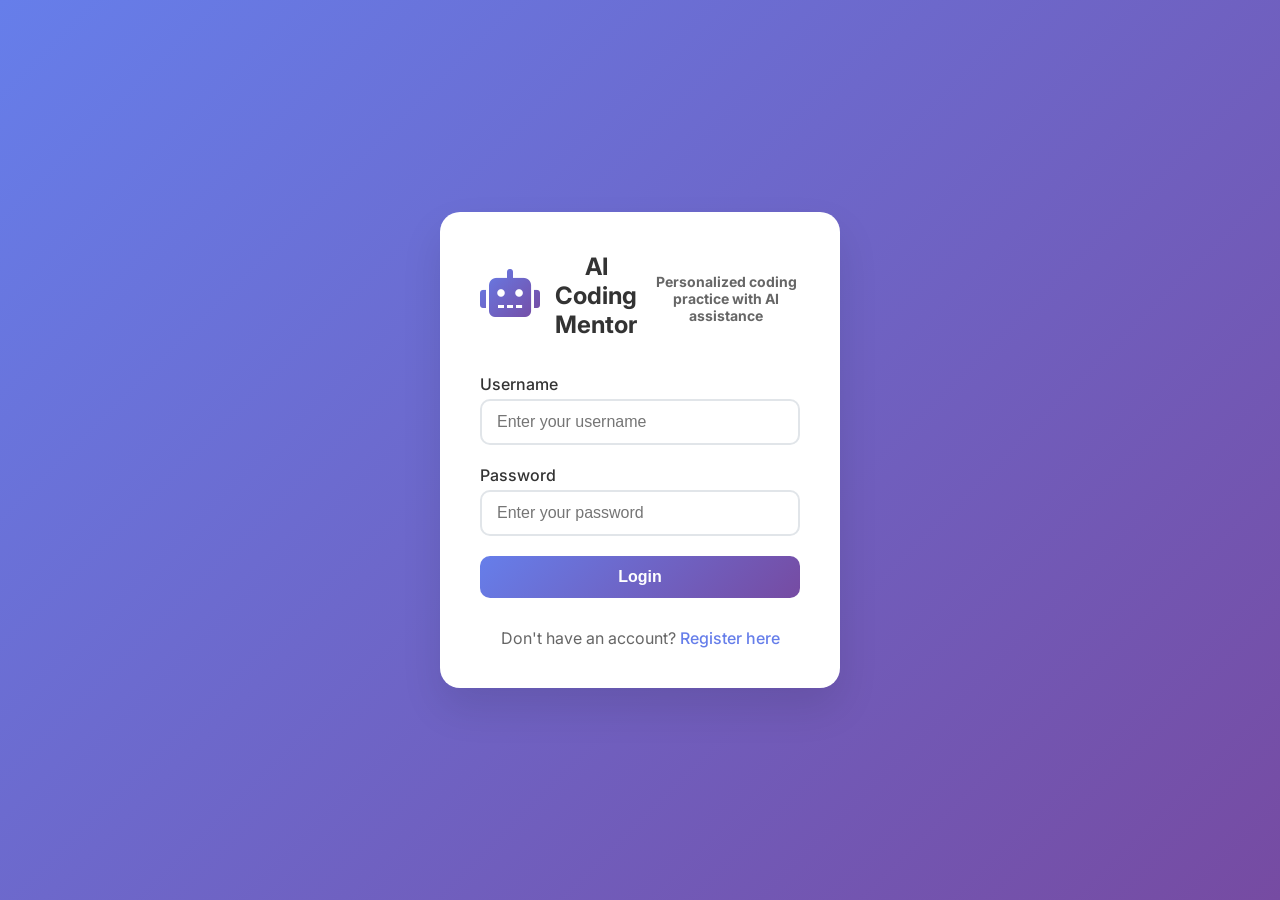
==== templates/login.html @ b853167d "new" ====
<!DOCTYPE html>
<html lang="en">
<head>
    <meta charset="UTF-8">
    <meta name="viewport" content="width=device-width, initial-scale=1.0">
    <title>AI Coding Practice Mentor - Login</title>
    <link rel="stylesheet" href="/static/css/style.css">
    <link href="https://cdnjs.cloudflare.com/ajax/libs/font-awesome/6.0.0/css/all.min.css" rel="stylesheet">
    <link href="https://fonts.googleapis.com/css2?family=Inter:wght@300;400;500;600;700&display=swap" rel="stylesheet">
    <style>
        .login-container {
            display: flex;
            justify-content: center;
            align-items: center;
            height: 100vh;
            background: linear-gradient(135deg, #667eea 0%, #764ba2 100%);
        }

        .login-card {
            background: white;
            border-radius: 20px;
            box-shadow: 0 20px 40px rgba(0,0,0,0.1);
            padding: 40px;
            width: 100%;
            max-width: 400px;
            text-align: center;
        }

        .logo {
            margin-bottom: 30px;
        }

        .logo i {
            font-size: 48px;
            color: #667eea;
            margin-bottom: 10px;
        }

        .logo h1 {
            font-size: 24px;
            color: #333;
            margin-bottom: 5px;
        }

        .logo p {
            color: #666;
            font-size: 14px;
        }

        .form-group {
            margin-bottom: 20px;
            text-align: left;
        }

        .form-group label {
            display: block;
            margin-bottom: 5px;
            color: #333;
            font-weight: 500;
        }

        .form-group input {
            width: 100%;
            padding: 12px 15px;
            border: 2px solid #e1e5e9;
            border-radius: 10px;
            font-size: 16px;
            transition: border-color 0.3s;
        }

        .form-group input:focus {
            outline: none;
            border-color: #667eea;
        }

        .btn {
            width: 100%;
            padding: 12px;
            border: none;
            border-radius: 10px;
            font-size: 16px;
            font-weight: 600;
            cursor: pointer;
            transition: all 0.3s;
            margin-bottom: 10px;
        }

        .btn-primary {
            background: linear-gradient(135deg, #667eea, #764ba2);
            color: white;
        }

        .btn-primary:hover {
            transform: translateY(-2px);
            box-shadow: 0 5px 15px rgba(102, 126, 234, 0.4);
        }

        .btn-secondary {
            background: #f7f9fc;
            color: #666;
        }

        .btn-secondary:hover {
            background: #e1e5e9;
        }

        .toggle-form {
            margin-top: 20px;
            color: #666;
        }

        .toggle-form a {
            color: #667eea;
            text-decoration: none;
            font-weight: 500;
        }

        .toggle-form a:hover {
            text-decoration: underline;
        }

        .error-message {
            background: #fee;
            color: #c33;
            padding: 10px;
            border-radius: 5px;
            margin-bottom: 20px;
            display: none;
        }

        .register-fields {
            display: none;
        }

        .login-fields {
            display: block;
        }
    </style>
</head>
<body>
    <div class="login-container">
        <div class="login-card">
            <div class="logo">
                <i class="fas fa-robot"></i>
                <h1>AI Coding Mentor</h1>
                <p>Personalized coding practice with AI assistance</p>
            </div>

            <div id="errorMessage" class="error-message"></div>

            <!-- Login Form -->
            <div id="loginForm" class="form-section login-fields">
                <div class="form-group">
                    <label for="loginUsername">Username</label>
                    <input type="text" id="loginUsername" placeholder="Enter your username" required>
                </div>

                <div class="form-group">
                    <label for="loginPassword">Password</label>
                    <input type="password" id="loginPassword" placeholder="Enter your password" required>
                </div>

                <button class="btn btn-primary" onclick="login()">Login</button>
            </div>

            <!-- Register Form -->
            <div id="registerForm" class="form-section register-fields">
                <div class="form-group">
                    <label for="registerName">Full Name</label>
                    <input type="text" id="registerName" placeholder="Enter your full name" required>
                </div>

                <div class="form-group">
                    <label for="registerUsername">Username</label>
                    <input type="text" id="registerUsername" placeholder="Choose a username" required>
                </div>

                <div class="form-group">
                    <label for="registerEmail">Email</label>
                    <input type="email" id="registerEmail" placeholder="Enter your email" required>
                </div>

                <div class="form-group">
                    <label for="registerPassword">Password</label>
                    <input type="password" id="registerPassword" placeholder="Choose a password (min 6 characters)" required>
                </div>

                <button class="btn btn-primary" onclick="register()">Register</button>
            </div>

            <div class="toggle-form">
                <span id="toggleText">Don't have an account? <a href="#" onclick="toggleForm()">Register here</a></span>
            </div>
        </div>
    </div>

    <script>
        let isLoginMode = true;

        function toggleForm() {
            isLoginMode = !isLoginMode;
            const loginForm = document.getElementById('loginForm');
            const registerForm = document.getElementById('registerForm');
            const toggleText = document.getElementById('toggleText');

            if (isLoginMode) {
                loginForm.style.display = 'block';
                registerForm.style.display = 'none';
                toggleText.innerHTML = "Don't have an account? <a href='#' onclick='toggleForm()'>Register here</a>";
            } else {
                loginForm.style.display = 'none';
                registerForm.style.display = 'block';
                toggleText.innerHTML = "Already have an account? <a href='#' onclick='toggleForm()'>Login here</a>";
            }
        }

        async function login() {
            const username = document.getElementById('loginUsername').value;
            const password = document.getElementById('loginPassword').value;

            if (!username || !password) {
                showError('Please fill in all fields');
                return;
            }

            try {
                const response = await fetch('/api/login', {
                    method: 'POST',
                    headers: { 'Content-Type': 'application/json' },
                    body: JSON.stringify({ username, password })
                });

                const data = await response.json();

                if (data.success) {
                    // Redirect to dashboard
                    window.location.href = '/dashboard';
                } else {
                    showError(data.error || 'Login failed');
                }
            } catch (error) {
                showError('Network error. Please try again.');
            }
        }

        async function register() {
            const name = document.getElementById('registerName').value;
            const username = document.getElementById('registerUsername').value;
            const email = document.getElementById('registerEmail').value;
            const password = document.getElementById('registerPassword').value;

            if (!name || !username || !email || !password) {
                showError('Please fill in all fields');
                return;
            }

            if (password.length < 6) {
                showError('Password must be at least 6 characters');
                return;
            }

            try {
                const response = await fetch('/api/register', {
                    method: 'POST',
                    headers: { 'Content-Type': 'application/json' },
                    body: JSON.stringify({ name, username, email, password })
                });

                const data = await response.json();

                if (data.success) {
                    showError('Registration successful! Please login.', 'success');
                    setTimeout(() => toggleForm(), 2000);
                } else {
                    showError(data.error || 'Registration failed');
                }
            } catch (error) {
                showError('Network error. Please try again.');
            }
        }

        function showError(message, type = 'error') {
            const errorDiv = document.getElementById('errorMessage');
            errorDiv.textContent = message;
            errorDiv.style.display = 'block';
            errorDiv.style.background = type === 'success' ? '#efe' : '#fee';
            errorDiv.style.color = type === 'success' ? '#363' : '#c33';

            setTimeout(() => {
                errorDiv.style.display = 'none';
            }, 5000);
        }

        // Handle Enter key
        document.addEventListener('keypress', function(e) {
            if (e.key === 'Enter') {
                if (isLoginMode) {
                    login();
                } else {
                    register();
                }
            }
        });
    </script>
</body>
</html>
---- static/css/style.css ----
* {
    margin: 0;
    padding: 0;
    box-sizing: border-box;
}

body {
    font-family: 'Inter', sans-serif;
    background: linear-gradient(135deg, #667eea 0%, #764ba2 100%);
    color: #333;
    overflow: hidden;
    position: relative;
}

body::before {
    content: '';
    position: fixed;
    top: 0;
    left: 0;
    width: 100%;
    height: 100%;
    background: url('data:image/svg+xml,<svg xmlns="http://www.w3.org/2000/svg" viewBox="0 0 100 100"><defs><pattern id="grain" width="100" height="100" patternUnits="userSpaceOnUse"><circle cx="25" cy="25" r="1" fill="%23ffffff" opacity="0.03"/><circle cx="75" cy="75" r="1" fill="%23ffffff" opacity="0.03"/><circle cx="50" cy="10" r="0.5" fill="%23ffffff" opacity="0.02"/><circle cx="10" cy="50" r="0.5" fill="%23ffffff" opacity="0.02"/><circle cx="90" cy="30" r="0.5" fill="%23ffffff" opacity="0.02"/></pattern></defs><rect width="100" height="100" fill="url(%23grain)"/></svg>');
    pointer-events: none;
    z-index: -1;
}

.app-container {
    display: flex;
    height: 100vh;
    overflow: hidden;
    backdrop-filter: blur(10px);
}

/* Enhanced Sidebar Styles */
.sidebar {
    width: 300px;
    background: rgba(255, 255, 255, 0.95);
    backdrop-filter: blur(20px);
    box-shadow: 2px 0 20px rgba(0,0,0,0.1), inset 0 1px 0 rgba(255,255,255,0.1);
    display: flex;
    flex-direction: column;
    padding: 30px 20px;
    overflow-y: auto;
    border-right: 1px solid rgba(255,255,255,0.2);
    position: relative;
}

.sidebar::before {
    content: '';
    position: absolute;
    top: 0;
    left: 0;
    right: 0;
    height: 100px;
    background: linear-gradient(135deg, rgba(102, 126, 234, 0.1), rgba(118, 75, 162, 0.1));
    border-radius: 0 0 50px 50px;
}

.logo {
    display: flex;
    align-items: center;
    gap: 12px;
    font-size: 26px;
    font-weight: 700;
    color: #667eea;
    margin-bottom: 40px;
    position: relative;
    z-index: 1;
}

.logo i {
    font-size: 32px;
    background: linear-gradient(135deg, #667eea, #764ba2);
    -webkit-background-clip: text;
    -webkit-text-fill-color: transparent;
    background-clip: text;
}

.student-info {
    display: flex;
    align-items: center;
    gap: 15px;
    padding: 20px;
    background: linear-gradient(135deg, rgba(255,255,255,0.9), rgba(255,255,255,0.7));
    border-radius: 16px;
    margin-bottom: 30px;
    box-shadow: 0 4px 15px rgba(0,0,0,0.1);
    border: 1px solid rgba(255,255,255,0.3);
    position: relative;
    z-index: 1;
    transition: transform 0.3s ease, box-shadow 0.3s ease;
}

.student-info:hover {
    transform: translateY(-2px);
    box-shadow: 0 8px 25px rgba(0,0,0,0.15);
}

.avatar {
    width: 55px;
    height: 55px;
    background: linear-gradient(135deg, #667eea, #764ba2);
    border-radius: 50%;
    display: flex;
    align-items: center;
    justify-content: center;
    color: white;
    font-size: 26px;
    box-shadow: 0 4px 15px rgba(102, 126, 234, 0.3);
}

.info h3 {
    font-size: 18px;
    margin-bottom: 5px;
    font-weight: 600;
}

.info p {
    font-size: 13px;
    color: #666;
    background: rgba(102, 126, 234, 0.1);
    padding: 2px 8px;
    border-radius: 10px;
    display: inline-block;
}

.nav-menu {
    flex: 1;
    display: flex;
    flex-direction: column;
    gap: 8px;
    position: relative;
    z-index: 1;
}

.nav-item {
    display: flex;
    align-items: center;
    gap: 14px;
    padding: 14px 18px;
    color: #666;
    text-decoration: none;
    border-radius: 12px;
    transition: all 0.3s cubic-bezier(0.4, 0, 0.2, 1);
    position: relative;
    overflow: hidden;
}

.nav-item::before {
    content: '';
    position: absolute;
    top: 0;
    left: -100%;
    width: 100%;
    height: 100%;
    background: linear-gradient(90deg, transparent, rgba(102, 126, 234, 0.1), transparent);
    transition: left 0.5s;
}

.nav-item:hover::before {
    left: 100%;
}

.nav-item:hover {
    background: rgba(102, 126, 234, 0.1);
    color: #667eea;
    transform: translateX(4px);
}

.nav-item.active {
    background: linear-gradient(135deg, #667eea, #764ba2);
    color: white;
    box-shadow: 0 4px 15px rgba(102, 126, 234, 0.4);
    transform: translateX(4px);
}

.nav-item.active::before {
    display: none;
}

.nav-item i {
    width: 20px;
    font-size: 18px;
}

.new-challenge-btn {
    margin-top: 20px;
    padding: 14px 20px;
    background: linear-gradient(135deg, #667eea, #764ba2);
    color: white;
    border: none;
    border-radius: 12px;
    cursor: pointer;
    font-size: 15px;
    font-weight: 600;
    display: flex;
    align-items: center;
    justify-content: center;
    gap: 10px;
    transition: all 0.3s cubic-bezier(0.4, 0, 0.2, 1);
    box-shadow: 0 4px 15px rgba(102, 126, 234, 0.4);
    position: relative;
    z-index: 1;
    overflow: hidden;
}

.new-challenge-btn::before {
    content: '';
    position: absolute;
    top: 0;
    left: -100%;
    width: 100%;
    height: 100%;
    background: linear-gradient(90deg, transparent, rgba(255,255,255,0.2), transparent);
    transition: left 0.5s;
}

.new-challenge-btn:hover::before {
    left: 100%;
}

.new-challenge-btn:hover {
    transform: translateY(-3px);
    box-shadow: 0 8px 25px rgba(102, 126, 234, 0.6);
}

.new-challenge-btn:active {
    transform: translateY(-1px);
}

/* Enhanced Main Content Styles */
.main-content {
    flex: 1;
    overflow-y: auto;
    padding: 30px;
    background: rgba(255, 255, 255, 0.05);
    backdrop-filter: blur(10px);
}

.tab-content {
    display: none;
    animation: slideIn 0.4s cubic-bezier(0.4, 0, 0.2, 1);
}

.tab-content.active {
    display: block;
}

@keyframes slideIn {
    from {
        opacity: 0;
        transform: translateY(20px) scale(0.98);
    }
    to {
        opacity: 1;
        transform: translateY(0) scale(1);
    }
}

@keyframes fadeIn {
    from {
        opacity: 0;
        transform: translateY(10px);
    }
    to {
        opacity: 1;
        transform: translateY(0);
    }
}

/* Enhanced Welcome Section */
.welcome-section {
    background: linear-gradient(135deg, #667eea 0%, #764ba2 100%);
    padding: 40px;
    border-radius: 24px;
    color: white;
    margin-bottom: 30px;
    position: relative;
    overflow: hidden;
    box-shadow: 0 10px 30px rgba(102, 126, 234, 0.3);
}

.welcome-section::before {
    content: '';
    position: absolute;
    top: -50%;
    right: -50%;
    width: 200%;
    height: 200%;
    background: radial-gradient(circle, rgba(255,255,255,0.1) 0%, transparent 70%);
    animation: rotate 20s linear infinite;
}

@keyframes rotate {
    from { transform: rotate(0deg); }
    to { transform: rotate(360deg); }
}

.welcome-section h1 {
    font-size: 36px;
    margin-bottom: 10px;
    font-weight: 700;
    position: relative;
    z-index: 1;
}

.welcome-section p {
    font-size: 18px;
    opacity: 0.9;
    position: relative;
    z-index: 1;
}

/* Enhanced Stats Grid */
.stats-grid {
    display: grid;
    grid-template-columns: repeat(auto-fit, minmax(280px, 1fr));
    gap: 24px;
    margin-bottom: 30px;
}

.stat-card {
    background: rgba(255, 255, 255, 0.95);
    backdrop-filter: blur(20px);
    padding: 25px;
    border-radius: 20px;
    display: flex;
    align-items: center;
    gap: 20px;
    box-shadow: 0 8px 25px rgba(0,0,0,0.1);
    border: 1px solid rgba(255,255,255,0.3);
    transition: all 0.3s cubic-bezier(0.4, 0, 0.2, 1);
    position: relative;
    overflow: hidden;
}

.stat-card::before {
    content: '';
    position: absolute;
    top: 0;
    left: 0;
    width: 4px;
    height: 100%;
    background: linear-gradient(135deg, #667eea, #764ba2);
    opacity: 0;
    transition: opacity 0.3s;
}

.stat-card:hover::before {
    opacity: 1;
}

.stat-card:hover {
    transform: translateY(-8px) scale(1.02);
    box-shadow: 0 15px 35px rgba(0,0,0,0.15);
}

.stat-card i {
    font-size: 48px;
    background: linear-gradient(135deg, #667eea, #764ba2);
    -webkit-background-clip: text;
    -webkit-text-fill-color: transparent;
    background-clip: text;
    filter: drop-shadow(0 2px 4px rgba(102, 126, 234, 0.3));
}

.stat-info h3 {
    font-size: 32px;
    font-weight: 700;
    margin-bottom: 5px;
    background: linear-gradient(135deg, #667eea, #764ba2);
    -webkit-background-clip: text;
    -webkit-text-fill-color: transparent;
    background-clip: text;
}

.stat-info p {
    color: #666;
    font-size: 15px;
    font-weight: 500;
}

/* Enhanced Recommendations and Concepts Sections */
.recommendations-section, .weak-concepts-section {
    background: rgba(255, 255, 255, 0.95);
    backdrop-filter: blur(20px);
    border-radius: 20px;
    padding: 25px;
    margin-bottom: 20px;
    box-shadow: 0 8px 25px rgba(0,0,0,0.1);
    border: 1px solid rgba(255,255,255,0.3);
    transition: transform 0.3s ease;
}

.recommendations-section:hover, .weak-concepts-section:hover {
    transform: translateY(-2px);
}

.recommendations-section h2, .weak-concepts-section h2 {
    margin-bottom: 20px;
    font-size: 22px;
    font-weight: 600;
    display: flex;
    align-items: center;
    gap: 10px;
}

.recommendations-section h2 i, .weak-concepts-section h2 i {
    color: #667eea;
}

.recommendations-list, .concepts-list {
    display: flex;
    flex-direction: column;
    gap: 12px;
}

.recommendation-item, .concept-item {
    padding: 16px 20px;
    background: linear-gradient(135deg, rgba(102, 126, 234, 0.05), rgba(118, 75, 162, 0.05));
    border-radius: 12px;
    border-left: 4px solid #667eea;
    transition: all 0.3s ease;
    position: relative;
    overflow: hidden;
}

.recommendation-item::before, .concept-item::before {
    content: '';
    position: absolute;
    top: 0;
    left: -100%;
    width: 100%;
    height: 100%;
    background: linear-gradient(90deg, transparent, rgba(102, 126, 234, 0.1), transparent);
    transition: left 0.5s;
}

.recommendation-item:hover::before, .concept-item:hover::before {
    left: 100%;
}

.recommendation-item:hover, .concept-item:hover {
    transform: translateX(4px);
    background: linear-gradient(135deg, rgba(102, 126, 234, 0.1), rgba(118, 75, 162, 0.1));
    box-shadow: 0 4px 15px rgba(102, 126, 234, 0.2);
}

/* Enhanced Challenge Container */
.challenge-container {
    background: rgba(255, 255, 255, 0.95);
    backdrop-filter: blur(20px);
    border-radius: 24px;
    overflow: hidden;
    box-shadow: 0 15px 35px rgba(0,0,0,0.1);
    border: 1px solid rgba(255,255,255,0.3);
    position: relative;
}

.challenge-container::before {
    content: '';
    position: absolute;
    top: 0;
    left: 0;
    right: 0;
    height: 4px;
    background: linear-gradient(90deg, #667eea, #764ba2, #ff6b6b, #4ecdc4);
    background-size: 400% 400%;
    animation: gradientShift 4s ease infinite;
}

@keyframes gradientShift {
    0% { background-position: 0% 50%; }
    50% { background-position: 100% 50%; }
    100% { background-position: 0% 50%; }
}

.challenge-header {
    padding: 30px;
    background: linear-gradient(135deg, #667eea 0%, #764ba2 100%);
    color: white;
    position: relative;
    overflow: hidden;
}

.challenge-header::before {
    content: '';
    position: absolute;
    top: -50%;
    right: -50%;
    width: 200%;
    height: 200%;
    background: radial-gradient(circle, rgba(255,255,255,0.1) 0%, transparent 70%);
    animation: rotate 15s linear infinite reverse;
}

.challenge-header h2 {
    margin-bottom: 15px;
    font-size: 28px;
    font-weight: 700;
    position: relative;
    z-index: 1;
}

.challenge-meta {
    display: flex;
    gap: 12px;
    position: relative;
    z-index: 1;
}

.difficulty-badge, .concept-badge {
    padding: 6px 16px;
    background: rgba(255,255,255,0.2);
    backdrop-filter: blur(10px);
    border-radius: 20px;
    font-size: 13px;
    font-weight: 600;
    border: 1px solid rgba(255,255,255,0.3);
    transition: all 0.3s ease;
}

.difficulty-badge:hover, .concept-badge:hover {
    transform: scale(1.05);
    background: rgba(255,255,255,0.3);
}

.challenge-content {
    display: grid;
    grid-template-columns: 1fr 1fr;
    gap: 30px;
    padding: 30px;
}

.challenge-description, .code-editor-section {
    display: flex;
    flex-direction: column;
    gap: 20px;
}

.personalized-note {
    background: linear-gradient(135deg, rgba(255,152,0,0.1), rgba(255,152,0,0.05));
    padding: 16px 20px;
    border-radius: 12px;
    border-left: 4px solid #ff9800;
    display: flex;
    gap: 12px;
    transition: transform 0.3s ease;
    position: relative;
    overflow: hidden;
}

.personalized-note::before {
    content: '';
    position: absolute;
    top: 0;
    left: -100%;
    width: 100%;
    height: 100%;
    background: linear-gradient(90deg, transparent, rgba(255,152,0,0.1), transparent);
    transition: left 0.5s;
}

.personalized-note:hover::before {
    left: 100%;
}

.personalized-note:hover {
    transform: translateX(2px);
}

.personalized-note i {
    color: #ff9800;
    font-size: 20px;
    flex-shrink: 0;
}

.examples-section, .hints-section {
    background: linear-gradient(135deg, rgba(102, 126, 234, 0.05), rgba(118, 75, 162, 0.05));
    padding: 20px;
    border-radius: 12px;
    border: 1px solid rgba(102, 126, 234, 0.1);
    transition: transform 0.3s ease;
}

.examples-section:hover, .hints-section:hover {
    transform: translateY(-2px);
}

.examples-section h3, .hints-section h3 {
    margin-bottom: 15px;
    font-size: 18px;
    font-weight: 600;
    display: flex;
    align-items: center;
    gap: 8px;
}

.examples-section h3 i, .hints-section h3 i {
    color: #667eea;
}

.example-item {
    background: rgba(255, 255, 255, 0.8);
    padding: 14px 16px;
    margin-bottom: 10px;
    border-radius: 8px;
    font-family: 'Courier New', monospace;
    font-size: 13px;
    border-left: 3px solid #667eea;
    transition: all 0.3s ease;
}

.example-item:last-child {
    margin-bottom: 0;
}

.example-item:hover {
    background: rgba(255, 255, 255, 0.95);
    box-shadow: 0 4px 12px rgba(102, 126, 234, 0.15);
    transform: translateX(4px);
}

.example-item strong {
    color: #667eea;
    font-weight: 600;
}

.hint-item {
    display: flex;
    align-items: flex-start;
    padding: 12px 16px;
    background: rgba(255, 255, 255, 0.8);
    margin-bottom: 10px;
    border-radius: 8px;
    border-left: 3px solid #667eea;
    transition: all 0.3s ease;
}

.hint-item:last-child {
    margin-bottom: 0;
}

.hint-item:hover {
    background: rgba(255, 255, 255, 0.95);
    box-shadow: 0 4px 12px rgba(102, 126, 234, 0.15);
    transform: translateX(4px);
}

.hints-section ul {
    list-style: none;
    padding-left: 0;
}

.hints-section li {
    padding: 5px 0;
    padding-left: 20px;
    position: relative;
}

.hints-section li:before {
    content: "💡";
    position: absolute;
    left: 0;
}

/* Enhanced Code Editor Section */
.editor-header {
    display: flex;
    justify-content: space-between;
    align-items: center;
    margin-bottom: 16px;
    gap: 12px;
}

.language-select {
    padding: 10px 16px;
    border: 2px solid rgba(102, 126, 234, 0.3);
    border-radius: 8px;
    font-family: 'Courier New', monospace;
    background: rgba(255, 255, 255, 0.8);
    color: #333;
    font-weight: 500;
    cursor: pointer;
    transition: all 0.3s ease;
}

.language-select:focus {
    outline: none;
    border-color: #667eea;
    box-shadow: 0 0 0 3px rgba(102, 126, 234, 0.1);
}

.language-select:hover {
    border-color: #667eea;
}

.run-btn {
    padding: 10px 24px;
    background: linear-gradient(135deg, #4caf50, #45a049);
    color: white;
    border: none;
    border-radius: 8px;
    cursor: pointer;
    display: flex;
    align-items: center;
    gap: 8px;
    transition: all 0.3s cubic-bezier(0.4, 0, 0.2, 1);
    font-weight: 600;
    font-size: 14px;
    box-shadow: 0 4px 15px rgba(76, 175, 80, 0.3);
    position: relative;
    overflow: hidden;
}

.run-btn::before {
    content: '';
    position: absolute;
    top: 0;
    left: -100%;
    width: 100%;
    height: 100%;
    background: linear-gradient(90deg, transparent, rgba(255,255,255,0.2), transparent);
    transition: left 0.5s;
}

.run-btn:hover::before {
    left: 100%;
}

.run-btn:hover {
    transform: translateY(-2px);
    box-shadow: 0 8px 25px rgba(76, 175, 80, 0.4);
}

.run-btn:active {
    transform: translateY(0);
}

.code-editor {
    width: 100%;
    height: 350px;
    padding: 16px;
    font-family: 'Courier New', monospace;
    font-size: 14px;
    border: 2px solid rgba(102, 126, 234, 0.2);
    border-radius: 12px;
    resize: vertical;
    background: #1a1a2e;
    color: #d4d4d4;
    line-height: 1.6;
    transition: all 0.3s ease;
    box-shadow: inset 0 2px 8px rgba(0,0,0,0.2);
}

.code-editor:focus {
    outline: none;
    border-color: #667eea;
    box-shadow: inset 0 2px 8px rgba(0,0,0,0.2), 0 0 0 3px rgba(102, 126, 234, 0.1);
}

.output-section {
    background: linear-gradient(135deg, rgba(26, 26, 46, 0.8), rgba(45, 45, 65, 0.8));
    border-radius: 12px;
    padding: 20px;
    border: 1px solid rgba(102, 126, 234, 0.2);
}

.output-section h3 {
    color: #d4d4d4;
    margin-bottom: 12px;
    font-size: 16px;
    font-weight: 600;
    display: flex;
    align-items: center;
    gap: 8px;
}

.output-section h3 i {
    color: #667eea;
}

.output-area {
    background: #0f0f1e;
    color: #d4d4d4;
    padding: 16px;
    border-radius: 8px;
    font-family: 'Courier New', monospace;
    font-size: 13px;
    min-height: 120px;
    max-height: 250px;
    overflow-y: auto;
    white-space: pre-wrap;
    word-wrap: break-word;
    border: 1px solid rgba(102, 126, 234, 0.1);
    line-height: 1.6;
}

.output-area::-webkit-scrollbar {
    width: 6px;
}

.output-area::-webkit-scrollbar-track {
    background: rgba(0,0,0,0.2);
    border-radius: 4px;
}

.output-area::-webkit-scrollbar-thumb {
    background: rgba(102, 126, 234, 0.4);
    border-radius: 4px;
}

.output-area::-webkit-scrollbar-thumb:hover {
    background: rgba(102, 126, 234, 0.6);
}

.debugging-suggestions {
    background: linear-gradient(135deg, rgba(255,152,0,0.1), rgba(255,152,0,0.05));
    padding: 20px;
    border-radius: 12px;
    border: 1px solid rgba(255,152,0,0.2);
    border-left: 4px solid #ff9800;
}

.debugging-suggestions h3 {
    margin-bottom: 15px;
    font-size: 16px;
    font-weight: 600;
    display: flex;
    align-items: center;
    gap: 8px;
}

.debugging-suggestions h3 i {
    color: #ff9800;
}

.suggestion-item {
    padding: 14px 16px;
    margin-bottom: 10px;
    background: rgba(255, 255, 255, 0.8);
    border-radius: 8px;
    border-left: 3px solid #ff9800;
    transition: all 0.3s ease;
}

.suggestion-item:last-child {
    margin-bottom: 0;
}

.suggestion-item:hover {
    background: rgba(255, 255, 255, 0.95);
    transform: translateX(4px);
    box-shadow: 0 4px 12px rgba(255,152,0,0.15);
}

/* Mistakes List */
.mistakes-filter {
    display: flex;
    gap: 10px;
    margin-bottom: 20px;
}

.mistakes-filter input, .mistakes-filter select {
    padding: 10px;
    border: 1px solid #ddd;
    border-radius: 8px;
    font-size: 14px;
}

.mistakes-filter input {
    flex: 1;
}

.mistakes-list {
    display: flex;
    flex-direction: column;
    gap: 15px;
}

.mistake-card {
    background: white;
    padding: 15px;
    border-radius: 10px;
    box-shadow: 0 2px 5px rgba(0,0,0,0.1);
}

.mistake-header {
    display: flex;
    justify-content: space-between;
    margin-bottom: 10px;
}

.mistake-type {
    padding: 4px 12px;
    border-radius: 20px;
    font-size: 12px;
    font-weight: 600;
}

.mistake-type.syntax { background: #ffebee; color: #c62828; }
.mistake-type.logic { background: #fff3e0; color: #f57c00; }
.mistake-type.off_by_one { background: #e8f5e9; color: #2e7d32; }

.mistake-code {
    background: #f5f5f5;
    padding: 10px;
    border-radius: 5px;
    font-family: monospace;
    font-size: 12px;
    margin: 10px 0;
}

.mistake-fix {
    background: #e8f5e9;
    padding: 10px;
    border-radius: 5px;
    border-left: 3px solid #4caf50;
}

/* Stats Container */
.stats-container {
    display: grid;
    grid-template-columns: repeat(auto-fit, minmax(400px, 1fr));
    gap: 20px;
    margin-bottom: 30px;
}

.stats-chart {
    background: white;
    padding: 20px;
    border-radius: 15px;
    box-shadow: 0 2px 10px rgba(0,0,0,0.1);
}

.detailed-stats {
    background: white;
    padding: 20px;
    border-radius: 15px;
    box-shadow: 0 2px 10px rgba(0,0,0,0.1);
}

/* Loading States */
.loading {
    text-align: center;
    padding: 20px;
    color: #999;
}

/* Responsive Design */
@media (max-width: 768px) {
    .sidebar {
        width: 80px;
        padding: 20px 10px;
    }
    
    .sidebar .logo span,
    .sidebar .student-info .info,
    .sidebar .nav-item span,
    .sidebar .new-challenge-btn span {
        display: none;
    }
    
    .sidebar .nav-item {
        justify-content: center;
    }
    
    .challenge-content {
        grid-template-columns: 1fr;
    }
    
    .stats-container {
        grid-template-columns: 1fr;
    }
}
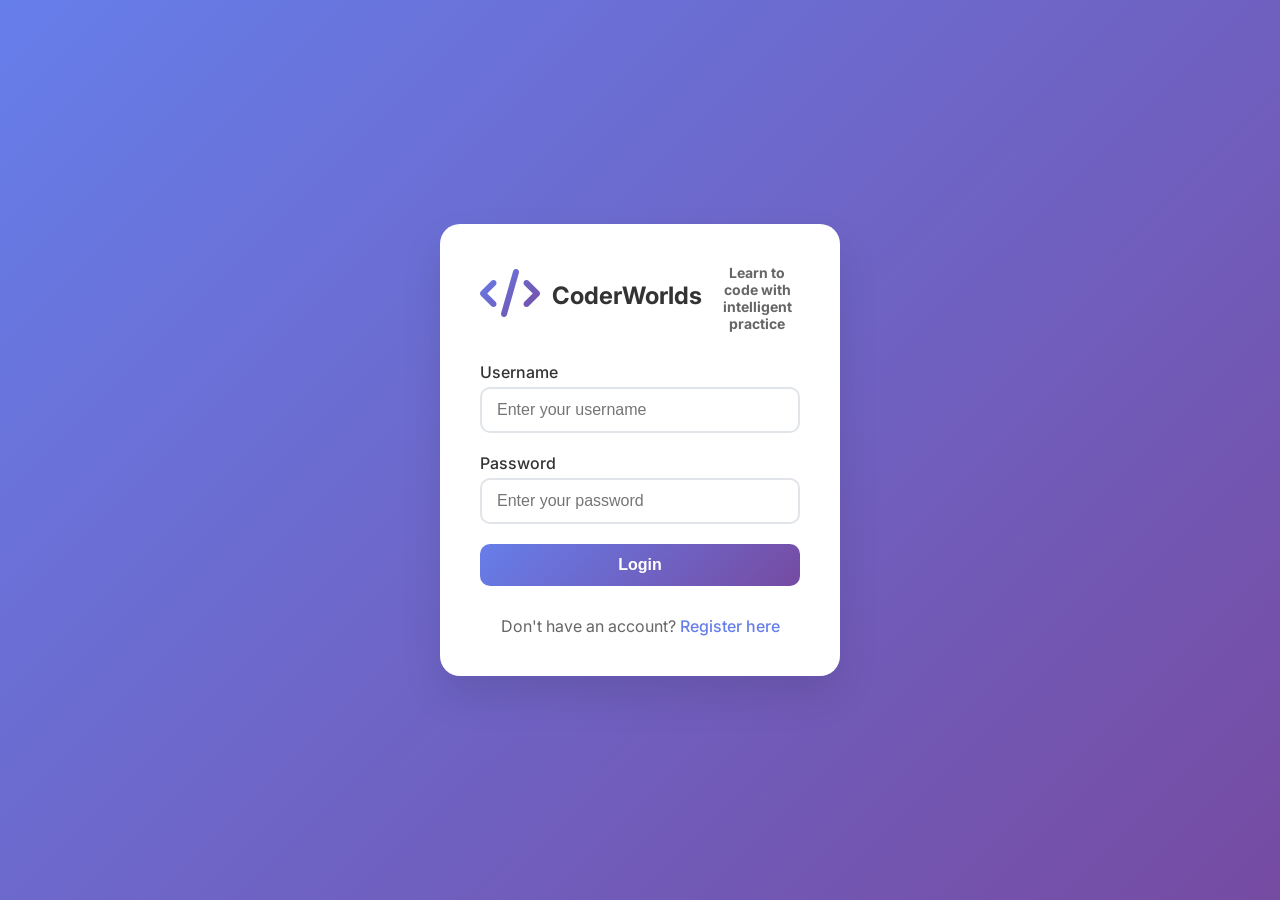
==== commit b1d667ab: "new changes" ====
--- a/templates/login.html
+++ b/templates/login.html
@@ -3,7 +3,7 @@
 <head>
     <meta charset="UTF-8">
     <meta name="viewport" content="width=device-width, initial-scale=1.0">
-    <title>AI Coding Practice Mentor - Login</title>
+    <title>Login - CoderWorlds</title>
     <link rel="stylesheet" href="/static/css/style.css">
     <link href="https://cdnjs.cloudflare.com/ajax/libs/font-awesome/6.0.0/css/all.min.css" rel="stylesheet">
     <link href="https://fonts.googleapis.com/css2?family=Inter:wght@300;400;500;600;700&display=swap" rel="stylesheet">
@@ -141,9 +141,9 @@
     <div class="login-container">
         <div class="login-card">
             <div class="logo">
-                <i class="fas fa-robot"></i>
-                <h1>AI Coding Mentor</h1>
-                <p>Personalized coding practice with AI assistance</p>
+                <i class="fas fa-code"></i>
+                <h1>CoderWorlds</h1>
+                <p>Learn to code with intelligent practice</p>
             </div>
 
             <div id="errorMessage" class="error-message"></div>
--- a/static/css/style.css
+++ b/static/css/style.css
@@ -380,6 +380,103 @@
     font-weight: 500;
 }
 
+/* Modified stat card styling for progress display */
+.stat-value {
+    font-size: 2.2em;
+    font-weight: bold;
+    color: #667eea;
+    margin-bottom: 8px;
+}
+
+.stat-label {
+    font-size: 0.9em;
+    color: #888;
+    margin-bottom: 12px;
+    text-transform: uppercase;
+    letter-spacing: 0.5px;
+}
+
+/* Progress Bar Styling */
+.progress-bar {
+    width: 100%;
+    height: 8px;
+    background: #e0e0e0;
+    border-radius: 4px;
+    overflow: hidden;
+    margin-bottom: 8px;
+}
+
+.progress-fill {
+    height: 100%;
+    background: linear-gradient(90deg, #667eea 0%, #764ba2 100%);
+    border-radius: 4px;
+    transition: width 0.5s ease;
+}
+
+.progress-text {
+    font-size: 0.85em;
+    color: #667eea;
+    font-weight: 600;
+}
+
+/* Mastery Indicators */
+.mastery-indicator {
+    margin-top: 10px;
+}
+
+.badge-excellent {
+    display: inline-block;
+    background: linear-gradient(135deg, #11998e 0%, #38ef7d 100%);
+    color: white;
+    padding: 6px 12px;
+    border-radius: 20px;
+    font-size: 0.85em;
+    font-weight: 600;
+}
+
+.badge-good {
+    display: inline-block;
+    background: linear-gradient(135deg, #667eea 0%, #764ba2 100%);
+    color: white;
+    padding: 6px 12px;
+    border-radius: 20px;
+    font-size: 0.85em;
+    font-weight: 600;
+}
+
+.badge-improving {
+    display: inline-block;
+    background: linear-gradient(135deg, #f093fb 0%, #f5576c 100%);
+    color: white;
+    padding: 6px 12px;
+    border-radius: 20px;
+    font-size: 0.85em;
+    font-weight: 600;
+}
+
+.badge-learning {
+    display: inline-block;
+    background: linear-gradient(135deg, #fa709a 0%, #fee140 100%);
+    color: white;
+    padding: 6px 12px;
+    border-radius: 20px;
+    font-size: 0.85em;
+    font-weight: 600;
+}
+
+/* Accuracy Badge */
+.accuracy-badge {
+    display: block;
+    margin-top: 10px;
+    font-size: 0.9em;
+    color: #667eea;
+    font-weight: 600;
+    padding: 8px;
+    background: rgba(102, 126, 234, 0.1);
+    border-radius: 6px;
+    text-align: center;
+}
+
 /* Enhanced Recommendations and Concepts Sections */
 .recommendations-section, .weak-concepts-section {
     background: rgba(255, 255, 255, 0.95);
@@ -494,12 +591,51 @@
     animation: rotate 15s linear infinite reverse;
 }
 
+.challenge-header-top {
+    display: flex;
+    justify-content: space-between;
+    align-items: center;
+    gap: 20px;
+    margin-bottom: 15px;
+    position: relative;
+    z-index: 1;
+}
+
 .challenge-header h2 {
-    margin-bottom: 15px;
+    margin: 0;
     font-size: 28px;
     font-weight: 700;
     position: relative;
     z-index: 1;
+    flex: 1;
+}
+
+.new-challenge-btn {
+    padding: 10px 18px;
+    background: rgba(255, 255, 255, 0.95);
+    color: #667eea;
+    border: none;
+    border-radius: 8px;
+    font-weight: 600;
+    cursor: pointer;
+    transition: all 0.3s ease;
+    white-space: nowrap;
+    font-size: 14px;
+    position: relative;
+    z-index: 1;
+    display: flex;
+    align-items: center;
+    gap: 8px;
+}
+
+.new-challenge-btn:hover {
+    background: white;
+    transform: translateY(-2px);
+    box-shadow: 0 8px 16px rgba(0, 0, 0, 0.15);
+}
+
+.new-challenge-btn:active {
+    transform: translateY(0);
 }
 
 .challenge-meta {
@@ -851,7 +987,181 @@
 .suggestion-item:hover {
     background: rgba(255, 255, 255, 0.95);
     transform: translateX(4px);
-    box-shadow: 0 4px 12px rgba(255,152,0,0.15);
+}
+
+/* Terminal/Free Code Styles */
+.terminal-container {
+    width: 100%;
+    height: 100%;
+    display: flex;
+    flex-direction: column;
+    gap: 20px;
+}
+
+.terminal-header {
+    padding: 25px;
+    background: linear-gradient(135deg, rgba(102, 126, 234, 0.15), rgba(118, 75, 162, 0.15));
+    border-radius: 12px;
+    border: 1px solid rgba(102, 126, 234, 0.3);
+}
+
+.terminal-header h2 {
+    color: #667eea;
+    margin-bottom: 8px;
+    font-size: 24px;
+}
+
+.terminal-header p {
+    color: #666;
+    font-size: 14px;
+}
+
+.terminal-content {
+    display: grid;
+    grid-template-columns: 1fr 1fr;
+    gap: 20px;
+    flex: 1;
+    min-height: 0;
+}
+
+.editor-panel,
+.output-panel {
+    display: flex;
+    flex-direction: column;
+    background: rgba(255, 255, 255, 0.95);
+    border-radius: 12px;
+    border: 1px solid rgba(0, 0, 0, 0.1);
+    box-shadow: 0 4px 15px rgba(0, 0, 0, 0.08);
+    overflow: hidden;
+}
+
+.panel-header {
+    display: flex;
+    justify-content: space-between;
+    align-items: center;
+    padding: 16px 20px;
+    background: linear-gradient(135deg, #f5f7fa 0%, #f0f1f7 100%);
+    border-bottom: 1px solid rgba(0, 0, 0, 0.08);
+}
+
+.panel-header h3 {
+    color: #333;
+    font-size: 16px;
+    font-weight: 600;
+}
+
+.editor-tools {
+    display: flex;
+    gap: 8px;
+}
+
+.tool-btn {
+    padding: 8px 14px;
+    background: rgba(102, 126, 234, 0.2);
+    color: #667eea;
+    border: none;
+    border-radius: 6px;
+    cursor: pointer;
+    font-size: 12px;
+    transition: all 0.3s ease;
+    display: flex;
+    align-items: center;
+    gap: 6px;
+}
+
+.tool-btn:hover {
+    background: rgba(102, 126, 234, 0.3);
+    transform: scale(1.05);
+}
+
+.tool-btn.run-btn {
+    background: linear-gradient(135deg, #667eea, #764ba2);
+    color: white;
+}
+
+.tool-btn.run-btn:hover {
+    background: linear-gradient(135deg, #7b8ff0, #8758b5);
+    box-shadow: 0 4px 12px rgba(102, 126, 234, 0.4);
+}
+
+.code-editor {
+    flex: 1;
+    padding: 16px;
+    border: none;
+    font-family: 'Monaco', 'Courier New', monospace;
+    font-size: 13px;
+    line-height: 1.6;
+    color: #333;
+    background: #fafbfc;
+    resize: none;
+    outline: none;
+}
+
+.code-editor::placeholder {
+    color: #aaa;
+}
+
+.terminal-output {
+    flex: 1;
+    padding: 16px;
+    font-family: 'Monaco', 'Courier New', monospace;
+    font-size: 13px;
+    line-height: 1.6;
+    color: #2d3436;
+    background: #1e1e1e;
+    color: #d4d4d4;
+    overflow-y: auto;
+    border: none;
+    white-space: pre-wrap;
+    word-wrap: break-word;
+}
+
+.terminal-output:empty::before {
+    content: 'Output will appear here...';
+    color: #666;
+}
+
+.quick-tips {
+    padding: 20px;
+    background: rgba(255, 193, 7, 0.08);
+    border-radius: 12px;
+    border-left: 4px solid #ffc107;
+}
+
+.quick-tips h3 {
+    color: #f57f17;
+    margin-bottom: 12px;
+    font-size: 14px;
+    font-weight: 600;
+}
+
+.quick-tips ul {
+    list-style: none;
+    padding-left: 0;
+}
+
+.quick-tips li {
+    color: #666;
+    font-size: 13px;
+    margin-bottom: 8px;
+    padding-left: 20px;
+    position: relative;
+}
+
+.quick-tips li:before {
+    content: '✓';
+    position: absolute;
+    left: 0;
+    color: #ffc107;
+    font-weight: bold;
+}
+
+/* Responsive Design for Terminal */
+@media (max-width: 1024px) {
+    .terminal-content {
+        grid-template-columns: 1fr;
+        gap: 15px;
+    }
 }
 
 /* Mistakes List */
